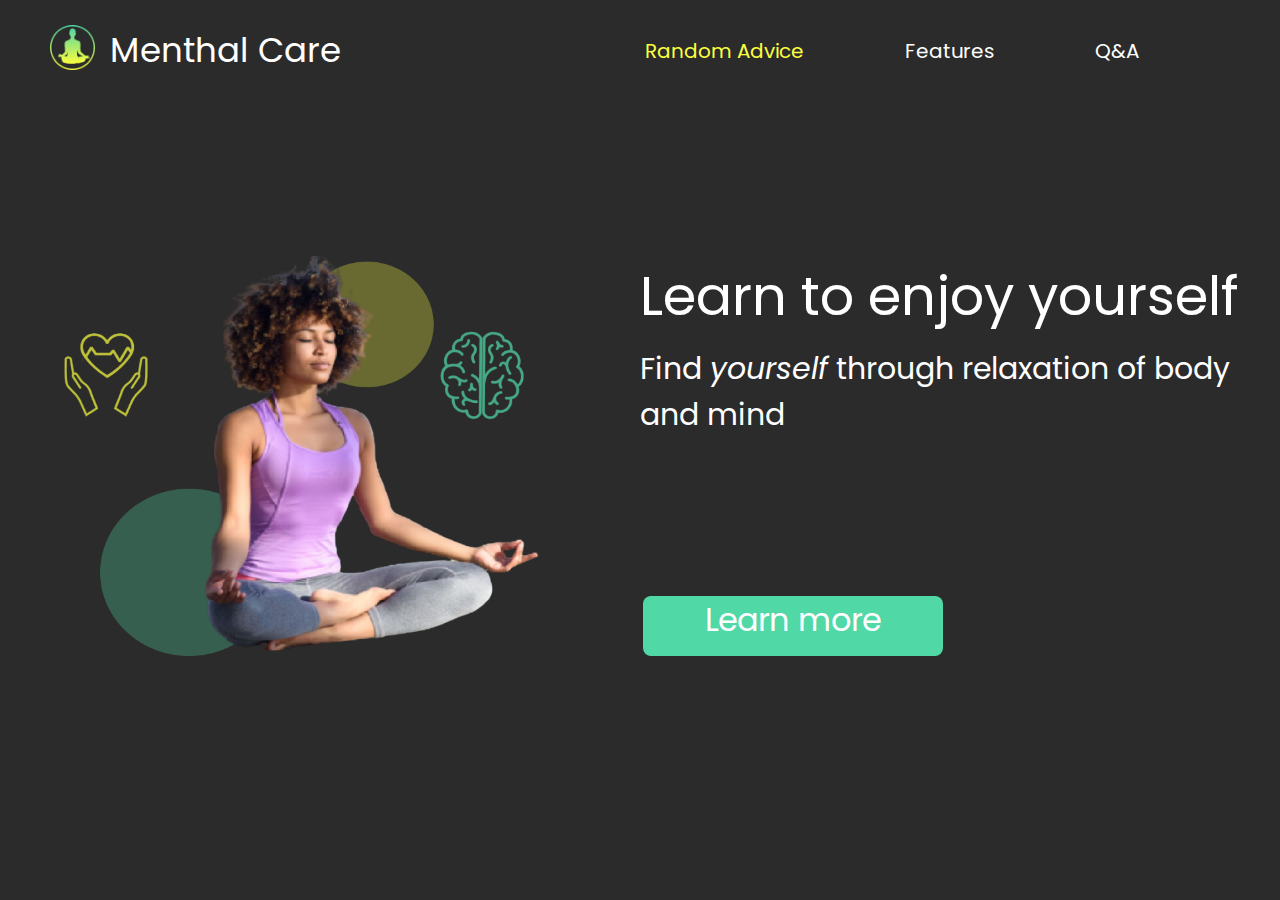
==== public/index.html @ 8960751b "first page completed" ====
<!DOCTYPE html>
<html lang="en">
<head>
    <link rel="shortcut icon" href="assets/images/favicon-32x32.png">
    <link rel="preconnect" href="https://fonts.googleapis.com">
    <link rel="preconnect" href="https://fonts.gstatic.com" crossorigin>
    <link href="https://fonts.googleapis.com/css2?family=Bai+Jamjuree:wght@200&family=Nunito:wght@300&family=Poppins:wght@200&display=swap" rel="stylesheet">
    <link rel="stylesheet" href="assets/css/style.css">
    <meta charset="UTF-8">
    <meta http-equiv="X-UA-Compatible" content="IE=edge">
    <meta name="viewport" content="width=device-width, initial-scale=1.0">
    <title>Menthal Care</title>
</head>
<body>
    <header id="main_h">
        <figure>
            <img src="assets/images/Logo.png" alt="">
            <figcaption>Menthal Care</figcaption>
        </figure>
        <nav>
            <a href="#" id="selected_page">Random Advice</a>
            <a href="#">Features</a>
            <a href="#">Q&A</a>
        </nav>
    </header>

    <section id="main_s">
        <img src="assets/images/hom_img.png" alt="img">
        <div>
            <h1>Learn to enjoy yourself</h1>
            <h3>Find  <em>yourself</em> through relaxation of body and mind</h3>
            <a href="#">Learn more</a>
        </div>
    </section>
</body>
</html>
---- public/assets/css/style.css ----
body{
    background-color: #2B2B2B;
    width: 1200px;
    margin: 0 auto;
}

a{
    text-decoration: none;
}

header#main_h nav a#selected_page{
    color: #FBFF3F;
}

header#main_h{
    margin-top: 25px;
    margin-left: 10px;
    display:grid;
    grid-template-columns: 1fr 1fr;
}

header#main_h figure{
   display: grid;
   grid-template-columns: 45px auto;
   margin: 0;
}

header#main_h figure figcaption{
    font-family: poppins ;
    font-size: 34px;
    font-weight: 400;
    width: 300px;
    margin-left: 15px;
    color: white;
}

header#main_h figure img{
    width: 45px;
    height: 45px;
}

header#main_h nav{
    display: grid;
    grid-template-columns: auto auto auto;
    align-items: center;
}

header#main_h nav a{
    font-family: poppins;
    font-size: 20px;
    font-weight: 400;
    color: white;
}

header#main_h nav a:hover{ 
  color: #FBFF3F;
}

section#main_s{
    margin-top: 180px;
    display: grid;
    grid-template-columns: 1fr 1fr;
}

section#main_s img{
    width:500px ;
    height: 400px; 
}

section#main_s div{
    display: grid;
    grid-template-rows: 90px 250px;
}


section#main_s div h1{
    font-size: 54px;
    font-family: poppins;
    font-weight: 400;
    margin: 0px;
    color: white;
}

section#main_s div h3{
    margin: 0%;
    color: white;
    font-size: 30px;
    font-family: poppins;
    font-style: normal;
    font-weight: normal;
}



section#main_s div a{
    margin-left: 3px;
    color: #ffffff;
    font-size: 32px;
    font-family: poppins;
    border: 1px;
    border-radius: 0%;
    background-color: #50D8A7;
    width: 300px;
    text-align: center;
    border-radius: 8px;
    transition: border-radius 2s;
}

section#main_s div a:hover{
    margin-left: 3px;
    color: #ffffff;
    font-size: 32px;
    font-family: poppins;
    border: 1px;
    border-radius: 24px;
    background-color: #FBFF3F;
    width: 300px;
    text-align: center;
}
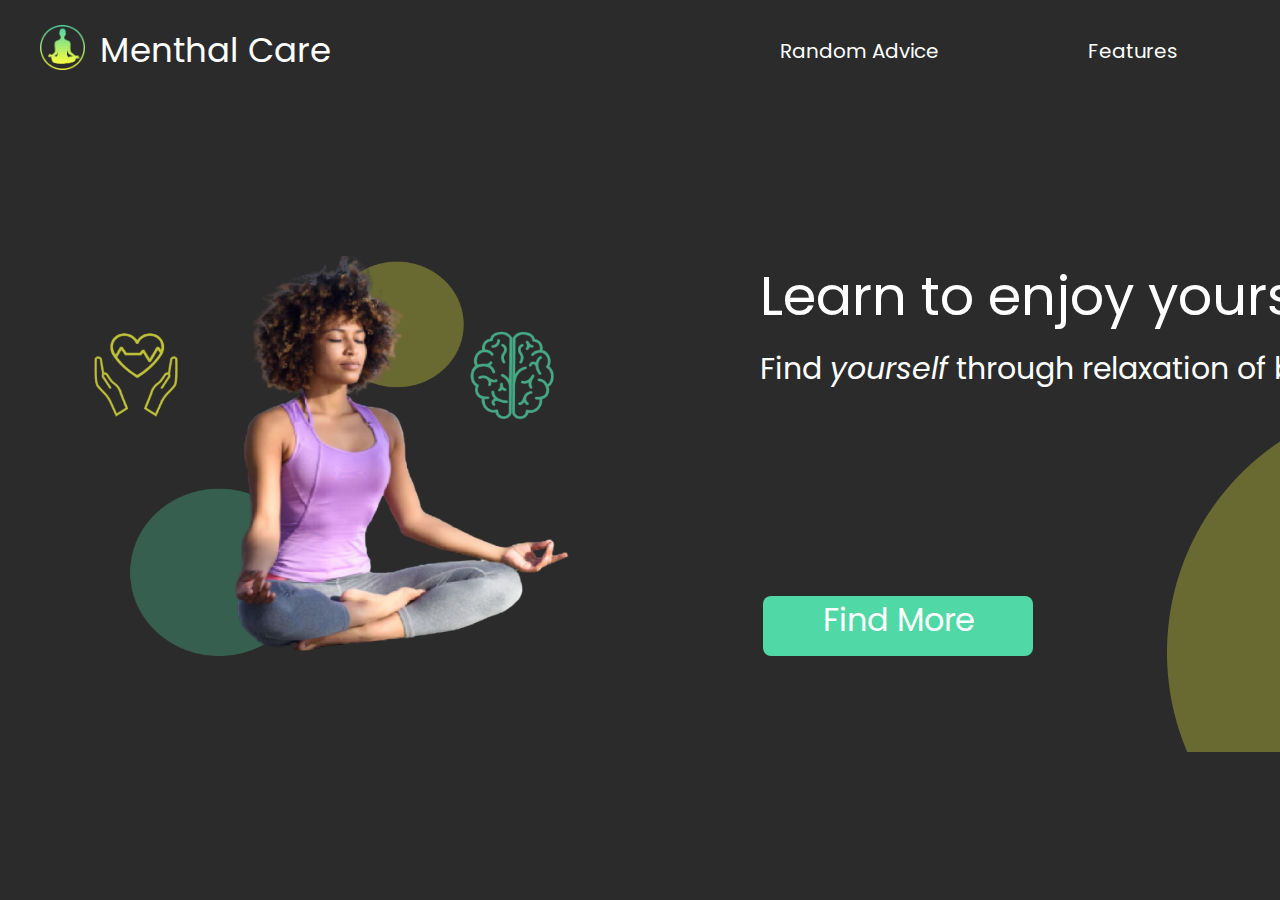
==== commit 52b0eb00: "2 page kinda of" ====
--- a/public/index.html
+++ b/public/index.html
@@ -18,8 +18,8 @@
             <figcaption>Menthal Care</figcaption>
         </figure>
         <nav>
-            <a href="#" id="selected_page">Random Advice</a>
-            <a href="#">Features</a>
+            <a href="#">Random Advice</a>
+            <a href="features_page.html">Features</a>
             <a href="#">Q&A</a>
         </nav>
     </header>
@@ -29,8 +29,9 @@
         <div>
             <h1>Learn to enjoy yourself</h1>
             <h3>Find  <em>yourself</em> through relaxation of body and mind</h3>
-            <a href="#">Learn more</a>
+            <a href="features_page.html">Find More</a>
         </div>
     </section>
+    <img src="assets/images/Yellow_trapez.png" alt="fon img" id="crug1">
 </body>
 </html>
--- a/public/assets/css/style.css
+++ b/public/assets/css/style.css
@@ -1,20 +1,23 @@
 body{
     background-color: #2B2B2B;
-    width: 1200px;
-    margin: 0 auto;
+    width: 1520px;
+    margin:0%;
+    overflow-x: hidden;
 }
 
 a{
     text-decoration: none;
 }
 
+/*First page*/
+
 header#main_h nav a#selected_page{
     color: #FBFF3F;
 }
 
 header#main_h{
     margin-top: 25px;
-    margin-left: 10px;
+    margin-left: 40px;
     display:grid;
     grid-template-columns: 1fr 1fr;
 }
@@ -65,13 +68,13 @@
 section#main_s img{
     width:500px ;
     height: 400px; 
+    margin-left: 70px;
 }
 
 section#main_s div{
     display: grid;
-    grid-template-rows: 90px 250px;
-}
-
+    grid-template-rows: 90px 250px; 
+}
 
 section#main_s div h1{
     font-size: 54px;
@@ -89,8 +92,6 @@
     font-style: normal;
     font-weight: normal;
 }
-
-
 
 section#main_s div a{
     margin-left: 3px;
@@ -100,23 +101,352 @@
     border: 1px;
     border-radius: 0%;
     background-color: #50D8A7;
-    width: 300px;
-    text-align: center;
-    border-radius: 8px;
-    transition: border-radius 2s;
+    width: 270px;
+    text-align: center;
+    border-radius: 8px;
+    transition: border-radius 1.5s;
 }
 
 section#main_s div a:hover{
     margin-left: 3px;
-    color: #ffffff;
+    color: black;
     font-size: 32px;
     font-family: poppins;
     border: 1px;
     border-radius: 24px;
     background-color: #FBFF3F;
+    width: 270px;
+    text-align: center;
+}
+
+body img#crug1{
+    position: absolute;
+    transform: translate(1167px, -257px);
+}
+
+/*Second page*/
+
+body div#features_buttons{
+    display: grid;
+    grid-template-columns: repeat(3, 1fr);
+    grid-template-rows: auto auto;
+    place-items: center;  
+    margin-bottom: 280px;
+}
+
+body div#features_buttons h2#head_txt{
+    grid-column-start: 1;
+    grid-column-end: 4;
+    margin-top: 35px;
+    margin-left: 100px;
+    font-family: poppins;
+    font-size: 44px;
+    font-weight: 400;
+    color: white;
+    justify-self: start;
+}
+
+body div#features_buttons a figure{
+    background-color: #1B1B1B;
+    display: grid;
+    grid-template-rows: 1fr 1fr;
     width: 300px;
-    text-align: center;
-}
-
-
-
+    height: 300px;
+    margin: 0%;
+    border:1px;
+    border-radius: 0px;
+    place-items: center;
+    cursor: pointer;
+    transition: background-color .3s;
+    transition: border-radius .7s;
+}
+
+body div#features_buttons a figure:hover{
+    background-color: white;
+    display: grid;
+    grid-template-rows: 1fr 1fr;
+    width: 300px;
+    height: 300px;
+    border-radius: 25%;
+    place-items: center;
+    cursor: pointer;
+}
+
+body div#features_buttons a figure img{
+    width: 150px;
+    height: 150px;
+    margin-top: 30px;
+}
+
+body div#features_buttons a figure:hover img{
+    width: 150px;
+    height: 150px;
+    margin-top: 30px;
+    filter: invert(100%);
+}
+
+body div#features_buttons a figure figcaption{
+    text-align: center;
+    font-family: poppins;
+    font-size: 30px;
+    font-weight: 700;
+    color: white;
+}
+
+body div#features_buttons a figure:hover figcaption{
+    text-align: center;
+    font-family: poppins;
+    font-size: 30px;
+    font-weight: 700;
+    color: #2B2B2B;
+}
+
+/*Section "what is meditation"*/
+
+body section#section_definition{
+    background-color: #50D8A7;
+    width: 100%;
+}
+
+body section#section_definition div{
+    display: grid;
+    grid-template-columns: 1fr 1fr;
+    grid-template-rows: 1fr 2fr 1fr;
+}
+
+body section#section_definition div h2{
+    grid-column-start: 1;
+    grid-column-end: 3;
+    margin-top: 35px;
+    margin-left: 100px;
+    font-family: poppins;
+    font-size: 44px;
+    font-weight: 400;
+    color: white;
+    justify-self: start;
+}
+
+body section#section_definition div p{
+    margin-left: 100px;
+    font-family: poppins;
+    font-size: 24px;
+    font-weight: 400;
+    color: white;
+    justify-self: start;
+    margin-top: 0%;
+}
+
+body section#section_definition div img{
+    width: 600px;
+    height: 400px;
+    place-self: center;
+}
+
+body section#section_definition div a{
+    color: black;
+    background-color: #FBFF3F;
+    width: 250px;
+    height: 55px;
+    margin-left: 100px;
+    font-size: 32px;
+    font-family: poppins;
+    border: 1px;
+    border-radius: 0%;
+    text-align: center;
+    border-radius: 8px;
+    transition: background-color .4s;
+    transition: color .4s;
+}
+
+body section#section_definition div a:hover{
+    color: white;
+    background-color: #1B1B1B;
+    width: 250px;
+    height: 55px;
+    margin-left: 100px;
+    font-size: 32px;
+    font-family: poppins;
+    border: 20px;
+    text-align: center;
+    border-radius: 8px;
+}
+
+/*Section methods of meditation*/
+
+body section#section_methods{
+    background-color: #FBFF3F;
+}
+
+body section#section_methods div{
+    display: grid;
+    grid-template-columns: 1fr 1fr;
+    grid-template-rows: 1fr repeat(3, 2fr) 1fr;
+    row-gap: 55px;
+}
+
+body section#section_methods h2{
+    grid-column-start: 1;
+    grid-column-end: 3;
+    margin-top: 35px;
+    margin-left: 100px;
+    font-family: poppins;
+    font-size: 44px;
+    font-weight: 400;
+    color: black;
+    justify-self: start;
+}
+
+body section#section_methods p{
+    font-family: poppins;
+    font-size: 24px;
+    font-weight: 400;
+    color: black;
+    justify-self: start;
+    margin-top: 0%;
+}
+
+body section#section_methods p.container-right{
+    font-family: poppins;
+    font-size: 24px;
+    font-weight: 400;
+    color: black;
+    justify-self: start;
+    margin-top: 0%;
+    margin-right: 100px ;
+}
+
+body section#section_methods p.container-left{
+    font-family: poppins;
+    font-size: 24px;
+    font-weight: 400;
+    color: black;
+    justify-self: start;
+    margin-top: 0%;
+    margin-left: 100px ;
+}
+
+body section#section_methods div img.sec2_img{
+    width: 500px;
+    height: 280px;
+    place-self: center;
+}
+
+body section#section_methods div a{
+    grid-column-start: 1;
+    grid-column-end: 3;
+    place-self: center;
+    color: black;
+    background-color: #50D8A7;
+    width: 250px;
+    height: 55px;
+    font-size: 32px;
+    font-family: poppins;
+    border: 1px;
+    text-align: center;
+    border-radius: 8px;
+    transition: background-color .4s;
+    transition: color .4s;
+}
+
+body section#section_methods div a:hover{
+    color: white;
+    background-color: #1B1B1B;
+    width: 250px;
+    height: 55px;
+    font-size: 32px;
+    font-family: poppins;
+    border: 20px;
+    border-radius: 0%;
+    text-align: center;
+    border-radius: 8px;
+}
+
+/*section benefits*/
+body section#section_benefits{
+    width: 100%;
+    background-color: #ffffff;
+}
+
+body section#section_benefits div{
+    display: grid;
+    grid-template-columns: 1fr 1fr 1fr 1fr;
+    grid-template-rows: 150px 1fr 125px;
+    row-gap: 55px;
+}
+
+body section#section_benefits h2{
+    grid-column-start: 1;
+    grid-column-end: 5;
+    margin-top: 35px;
+    margin-left: 100px;
+    font-family: poppins;
+    font-size: 44px;
+    font-weight: 400;
+    color: black;
+    justify-self: start;
+}
+
+body section#section_benefits div figure{
+    display: grid;
+    grid-template-rows: 1fr 160px;
+    row-gap: 29px;
+}
+
+body section#section_benefits div figure img{
+    width : 250px;
+    height: 170px;
+    place-self: center;
+}
+
+body section#section_benefits div figure figcaption{
+    text-align: center;
+    font-family: poppins;
+    font-size: 30px;
+    font-weight: 700;
+    color: black;
+}
+
+body section#section_benefits div a{
+    grid-column-start: 1;
+    grid-column-end: 5;
+    justify-self: end;   
+    margin-right: 100px;
+    color: white;
+    background-color: #1B1B1B;
+    width: 250px;
+    height: 55px;
+    font-size: 32px;
+    font-family: poppins;
+    border: 1px; 
+    text-align: center;
+    border-radius: 8px;
+    transition: background-color .4s;
+    transition: color .4s;
+}
+
+body section#section_benefits div a:hover{
+    grid-column-start: 1;
+    grid-column-end: 5;
+    justify-self: end;
+    margin-right: 100px;
+    color: black;
+    background-color: #50D8A7;
+    width: 250px;
+    height: 55px;
+    font-size: 32px;
+    font-family: poppins;
+    border: 1px;
+    text-align: center;
+    border-radius: 8px; 
+}
+
+#scroll_up{
+    top: 50px;
+    right: 10px;
+    position: fixed;
+    width: 80px;
+    height: 20px;
+    font-size: 26px;
+    font-family: poppins;
+    background-color: #e62739;
+}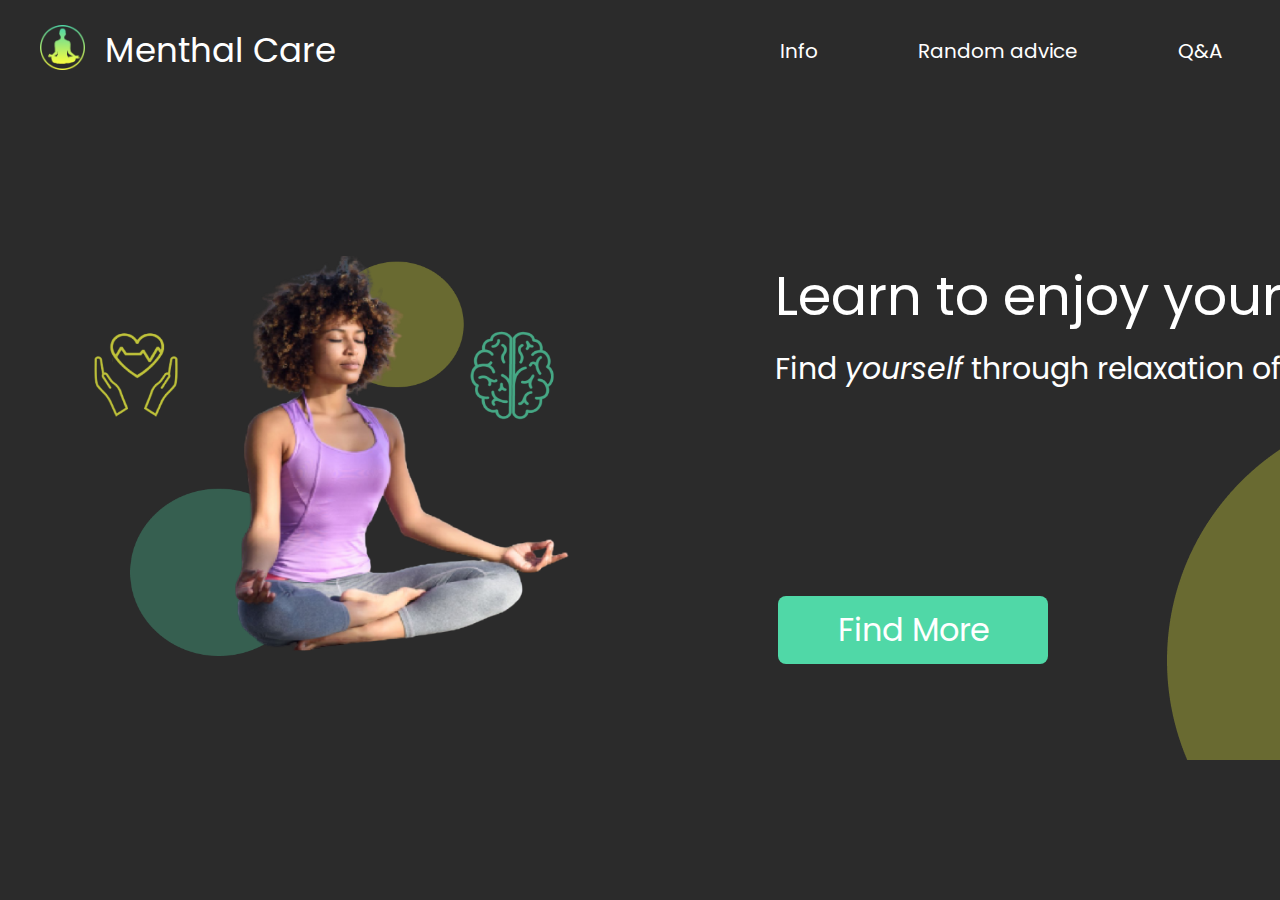
==== commit 6fe3cc89: "firebase link" ====
--- a/public/index.html
+++ b/public/index.html
@@ -13,23 +13,25 @@
 </head>
 <body>
     <header id="main_h">
-        <figure>
-            <img src="assets/images/Logo.png" alt="">
-            <figcaption>Menthal Care</figcaption>
-        </figure>
+        <a href="index.html" class="headerTitle">
+            <figure>
+                <img src="assets/images/Logo.png" alt="img">
+                <figcaption>Menthal Care</figcaption>
+            </figure>
+        </a>
         <nav>
-            <a href="#">Random Advice</a>
-            <a href="features_page.html">Features</a>
-            <a href="#">Q&A</a>
+            <a href="info.html">Info</a>
+            <a href="random-advice.html">Random advice</a>
+            <a href="QA.html">Q&A</a>
+            <a href="AboutUs.html">About Us</a>
         </nav>
     </header>
-
     <section id="main_s">
         <img src="assets/images/hom_img.png" alt="img">
         <div>
             <h1>Learn to enjoy yourself</h1>
-            <h3>Find  <em>yourself</em> through relaxation of body and mind</h3>
-            <a href="features_page.html">Find More</a>
+            <h3>Find <em>yourself</em> through relaxation of body and mind</h3>
+            <a href="info.html">Find More</a>
         </div>
     </section>
     <img src="assets/images/Yellow_trapez.png" alt="fon img" id="crug1">
--- a/public/assets/css/style.css
+++ b/public/assets/css/style.css
@@ -5,8 +5,13 @@
     overflow-x: hidden;
 }
 
+a, div, h1, h2, h3, p{
+    font-family: poppins;
+}
+
 a{
     text-decoration: none;
+    text-align: center;
 }
 
 /*First page*/
@@ -19,44 +24,48 @@
     margin-top: 25px;
     margin-left: 40px;
     display:grid;
-    grid-template-columns: 1fr 1fr;
-}
-
-header#main_h figure{
+    grid-template-columns: repeat(2, 1fr);
+}
+
+header#main_h a figure{
    display: grid;
-   grid-template-columns: 45px auto;
-   margin: 0;
-}
-
-header#main_h figure figcaption{
-    font-family: poppins ;
+   grid-template-columns: 45px 280px;
+   margin: 0%;
+   width: 315px;
+}
+
+header#main_h a figure figcaption{
     font-size: 34px;
     font-weight: 400;
-    width: 300px;
-    margin-left: 15px;
-    color: white;
-}
-
-header#main_h figure img{
+    width: 270px;
+    color: white;
+}
+
+header#main_h a.headerTitle{
+    width: 310px;
+}
+
+header#main_h a figure img{
     width: 45px;
     height: 45px;
 }
 
 header#main_h nav{
     display: grid;
-    grid-template-columns: auto auto auto;
+    grid-template-columns: repeat(4, auto);
     align-items: center;
+    justify-content: start;
+    column-gap: 100px;
 }
 
 header#main_h nav a{
-    font-family: poppins;
     font-size: 20px;
     font-weight: 400;
     color: white;
 }
 
 header#main_h nav a:hover{ 
-  color: #FBFF3F;
+     color: #FBFF3F;
 }
 
 section#main_s{
@@ -66,7 +75,7 @@
 }
 
 section#main_s img{
-    width:500px ;
+    width: 500px;
     height: 400px; 
     margin-left: 70px;
 }
@@ -74,11 +83,11 @@
 section#main_s div{
     display: grid;
     grid-template-rows: 90px 250px; 
+    margin-left: 15px;
 }
 
 section#main_s div h1{
     font-size: 54px;
-    font-family: poppins;
     font-weight: 400;
     margin: 0px;
     color: white;
@@ -88,7 +97,6 @@
     margin: 0%;
     color: white;
     font-size: 30px;
-    font-family: poppins;
     font-style: normal;
     font-weight: normal;
 }
@@ -97,26 +105,18 @@
     margin-left: 3px;
     color: #ffffff;
     font-size: 32px;
-    font-family: poppins;
-    border: 1px;
-    border-radius: 0%;
     background-color: #50D8A7;
     width: 270px;
-    text-align: center;
+    padding-top: 10px;
+    padding-bottom: 10px;
+    height: auto;
     border-radius: 8px;
-    transition: border-radius 1.5s;
 }
 
 section#main_s div a:hover{
-    margin-left: 3px;
-    color: black;
-    font-size: 32px;
-    font-family: poppins;
+    color: black;
     border: 1px;
-    border-radius: 24px;
     background-color: #FBFF3F;
-    width: 270px;
-    text-align: center;
 }
 
 body img#crug1{
@@ -139,7 +139,6 @@
     grid-column-end: 4;
     margin-top: 35px;
     margin-left: 100px;
-    font-family: poppins;
     font-size: 44px;
     font-weight: 400;
     color: white;
@@ -179,25 +178,16 @@
 }
 
 body div#features_buttons a figure:hover img{
-    width: 150px;
-    height: 150px;
-    margin-top: 30px;
     filter: invert(100%);
 }
 
 body div#features_buttons a figure figcaption{
-    text-align: center;
-    font-family: poppins;
     font-size: 30px;
     font-weight: 700;
     color: white;
 }
 
 body div#features_buttons a figure:hover figcaption{
-    text-align: center;
-    font-family: poppins;
-    font-size: 30px;
-    font-weight: 700;
     color: #2B2B2B;
 }
 
@@ -219,7 +209,6 @@
     grid-column-end: 3;
     margin-top: 35px;
     margin-left: 100px;
-    font-family: poppins;
     font-size: 44px;
     font-weight: 400;
     color: white;
@@ -228,7 +217,6 @@
 
 body section#section_definition div p{
     margin-left: 100px;
-    font-family: poppins;
     font-size: 24px;
     font-weight: 400;
     color: white;
@@ -249,26 +237,13 @@
     height: 55px;
     margin-left: 100px;
     font-size: 32px;
-    font-family: poppins;
-    border: 1px;
-    border-radius: 0%;
-    text-align: center;
     border-radius: 8px;
-    transition: background-color .4s;
-    transition: color .4s;
+    transition: all .4s;
 }
 
 body section#section_definition div a:hover{
     color: white;
     background-color: #1B1B1B;
-    width: 250px;
-    height: 55px;
-    margin-left: 100px;
-    font-size: 32px;
-    font-family: poppins;
-    border: 20px;
-    text-align: center;
-    border-radius: 8px;
 }
 
 /*Section methods of meditation*/
@@ -289,7 +264,6 @@
     grid-column-end: 3;
     margin-top: 35px;
     margin-left: 100px;
-    font-family: poppins;
     font-size: 44px;
     font-weight: 400;
     color: black;
@@ -297,7 +271,6 @@
 }
 
 body section#section_methods p{
-    font-family: poppins;
     font-size: 24px;
     font-weight: 400;
     color: black;
@@ -306,7 +279,6 @@
 }
 
 body section#section_methods p.container-right{
-    font-family: poppins;
     font-size: 24px;
     font-weight: 400;
     color: black;
@@ -316,7 +288,6 @@
 }
 
 body section#section_methods p.container-left{
-    font-family: poppins;
     font-size: 24px;
     font-weight: 400;
     color: black;
@@ -340,113 +311,436 @@
     width: 250px;
     height: 55px;
     font-size: 32px;
-    font-family: poppins;
-    border: 1px;
+    border-radius: 8px;
+    transition: all .4s;
+}
+
+body section#section_methods div a:hover{
+    color: white;
+    background-color: #1B1B1B;
+}
+
+/*section benefits*/
+body section#section_benefits{
+    width: 100%;
+    background-color: #ffffff;
+}
+
+body section#section_benefits div{
+    display: grid;
+    grid-template-columns: 1fr 1fr 1fr 1fr;
+    grid-template-rows: 150px 1fr 125px;
+    row-gap: 55px;
+}
+
+body section#section_benefits h2{
+    grid-column-start: 1;
+    grid-column-end: 5;
+    margin-top: 35px;
+    margin-left: 100px;
+    font-size: 44px;
+    font-weight: 400;
+    color: black;
+    justify-self: start;
+}
+
+body section#section_benefits div figure{
+    display: grid;
+    grid-template-rows: 1fr 160px;
+    row-gap: 29px;
+}
+
+body section#section_benefits div figure img{
+    width : 250px;
+    height: 170px;
+    place-self: center;
+}
+
+body section#section_benefits div figure figcaption{
     text-align: center;
-    border-radius: 8px;
-    transition: background-color .4s;
-    transition: color .4s;
-}
-
-body section#section_methods div a:hover{
+    font-size: 30px;
+    font-weight: 700;
+    color: black;
+}
+
+body section#section_benefits div a{
+    grid-column-start: 1;
+    grid-column-end: 5;
+    justify-self: end;   
+    margin-right: 100px;
     color: white;
     background-color: #1B1B1B;
     width: 250px;
     height: 55px;
     font-size: 32px;
-    font-family: poppins;
-    border: 20px;
-    border-radius: 0%;
+    border-radius: 8px;
+    transition: all .4s;
+}
+
+body section#section_benefits div a:hover{
+    color: black;
+    background-color: #50D8A7;
+}
+
+footer{
+    width: 100%;
+    background-color: #2B2B2B;
+}
+
+/*Q&A page*/
+
+section#questionSearch{
+    margin-top: 30px;
+    margin-left: 40px;
+    display: grid;
+    grid-template-columns: 720px 1fr;
+}
+
+section#questionSearch input{
+    height: 35px;
+    border-radius: 10px;
+    background-color: #1B1B1B;
+    color:white;
+    font-size: 20px;
+    border-color: transparent;
+    margin-left: 60px;
+}
+
+section#questionSearch a#yourQuestion{
+    justify-self: flex-end;
+    width: 250px;
+    height: 45px;
+    font-size: 26px;
+    color: black;
+    background-color: #50D8A7;
+    border-radius: 8px;
+    margin-right: 30px;
+    transition: all, .1s;
+}
+
+section#questionSearch a#yourQuestion:hover{
+    background-color: #1B1B1B;
+    color: white;
+}
+
+[type="text"] {
+    padding: 4px;
+    -webkit-box-shadow: 0 0 3px 2px #1B1B1B;
+    -moz-box-shadow: 0 0 3px 2px #1B1B1B;
+    box-shadow: 0 0 3px 2px #1B1B1B;
+    border: 1px solid gray; 
+    transition: all .3s;
+}
+[type="text"]:focus {
+    outline: none; 
+    border: 2px solid;
+    -webkit-box-shadow: 0 0 3px 2px #50D8A7;
+    box-shadow: 0 0 3px 2px #50D8A7;
+    border-color: #50D8A7;
+}
+
+#popularQuestions{
+    display: grid;
+    grid-template-rows: repeat(6, auto);
+}
+
+#popularQuestionTitle{
+    margin-top: 35px;
+    font-size: 44px;
+    font-weight: 400;
+    color: white;
+    justify-self: start;
+}
+
+#popularQuestions{
+    font-size: 24px;
+    margin-left: 100px;
+    margin-right: 30px;
+    margin-bottom: 40px;
+}
+
+#popularQuestions p{
+    margin-left: 15px;
+}
+
+.darkQuestion{
+    background-color: #1B1B1B;
+    cursor: pointer;
+    position: relative;
+    color: white;
+    transition: all .3s;
+}
+
+.darkQuestion:hover{
+    font-size: 26px;
+}
+
+.colorfulQuestion{
+    background: linear-gradient(#50D8A7, #FBFF3F) ;
+    cursor: pointer;
+    position: relative;
+    transition: all .3s;
+}
+
+.colorfulQuestion:hover{
+    font-size: 26px;
+}
+
+/*Random advice page*/
+#randomSection{
+    display: grid;
+    margin: auto;
+    margin-bottom: 250px;
+    margin-top: 100px;
+    width: 70%;
+    place-items: center;
+    border: 3px solid white;
+}
+
+.text-box{
+    margin-top: 20px;
+    margin-bottom: 20px;
+    width: 80%;
+    height: 170px;
+    color: white;
     text-align: center;
+}
+
+.text-box h2{
+    font-size: 32px;
+}
+
+#randomButton{
+    background: linear-gradient(to right,#50D8A7,#9AE97A, #FBFF3F);
+    background-size: 200%;
+    color: black;
+    width: 250px;
+    padding-top: 10px;
+    padding-bottom: 10px;
+    font-size: 28px;
     border-radius: 8px;
-}
-
-/*section benefits*/
-body section#section_benefits{
+    margin-bottom: 30px;
+    margin-top: 20px;
+    text-transform: uppercase;
+    transition: .5s;
+}
+
+#randomButton:hover{
+    background-position-x: 100%;
+}
+
+/*Footer*/
+footer{
+    display: grid;
+    grid-template-columns: 330px 1fr;
+    background-color: #1B1B1B;
+    padding-bottom: 20px;
+}
+
+.innerFooter1{
+    margin-left: 40px;
+    margin-top: 30px;
+}
+
+.innerFooter1 a figure{
+   display: grid;
+   grid-template-columns: 45px 280px;
+   margin: 0%;
+   width: 320px;
+   margin-bottom: 10px;
+}
+
+.innerFooter1 a figure figcaption{
+    font-size: 34px;
+    font-weight: 400;
+    width: 250px;
+    color: white;
+    text-align: end;
+}
+
+.innerFooter1 a figure img{
+    width: 45px;
+    height: 45px;
+}
+
+#underFooterTitle{
+    display: grid;
+    grid-template-columns: auto 15px auto;
+    margin-left: 45px;
+}
+
+#underFooterTitle a{
+    color: white;
+    font-family: Times;
+    font-weight: 50;
+}
+
+#dot{
+    height: 8px;
+    width: 8px;
+    background-color: white;
+    border-radius: 50%;
+    place-self: center;
+}
+
+.innerFooter2{
+    color: white;
+    display: grid;
+    grid-template-rows: auto auto 45px;
+    justify-items: end;
+    margin-right: 30px;
+    margin-top: 25px;
+}
+
+#socialMedia{
+    display: grid;
+    grid-template-columns: repeat(3, auto);
+    column-gap: 15px;
+}
+
+#socialMedia a img{
+    width: 45px;
+    height: auto;
+}
+
+/*About us page*/
+#AboutUsSection{
+    display: grid;
+    grid-template-columns: repeat(3, 1fr);
+    grid-template-rows: repeat(3, 142px);
+    margin-top: 50px;
+    margin-left: 30px;
+    margin-right: 30px;
+    font-size: 40px;
+    color: white;
+    place-items: center;
+    margin-bottom: 205px;
+}
+
+.aboutTxt{
+    width: fit-content;
+    position: relative;
+    animation-name: Element;
+    animation-duration: 2s; 
+}
+
+#firstElementGoal{
+    grid-column-start: 1;
+    grid-column-end: 2;
+    grid-row-start: 1;
+    grid-row-end: 2;
+    
+}
+
+@keyframes Element{
+    0%{font-size: 1px;}
+    100%{font-size: 40px;}
+}
+
+#secondElementGoal{
+    grid-column-start: 2;
+    grid-column-end: 3;
+    grid-row-start: 2;
+    grid-row-end: 3;
+    color: #50D8A7;
+    animation-name: Element2;
+    animation-duration: 4s;
+}
+
+@keyframes Element2{
+    from{
+        color: white;
+        font-size: 1px;
+    }
+    to{
+        color: #50D8A7;
+        font-size: 40px;
+    }
+}
+
+#thirdElementGoal{
+    grid-column-start: 3;
+    grid-column-end: 4;
+    grid-row-start: 3;
+    grid-row-end: 4;
+    color: #FBFF3F;
+    animation-name: Element3;
+    animation-duration: 6s;
+}
+
+@keyframes Element3{
+    from{
+        color: white;
+        font-size: 1px;
+    }
+    to{
+        color: #FBFF3F;
+        font-size: 40px;
+    }
+}
+
+#whyUs{
+    background-image: url("../images/background-img.png");
+    background-size: 100%;
+    background-repeat: no-repeat;
     width: 100%;
-    background-color: #ffffff;
-}
-
-body section#section_benefits div{
-    display: grid;
-    grid-template-columns: 1fr 1fr 1fr 1fr;
-    grid-template-rows: 150px 1fr 125px;
-    row-gap: 55px;
-}
-
-body section#section_benefits h2{
-    grid-column-start: 1;
-    grid-column-end: 5;
-    margin-top: 35px;
-    margin-left: 100px;
-    font-family: poppins;
+    padding-bottom: 200px;
+}
+
+#gridAboutUs{
+    display: grid;
+    grid-template-rows: repeat(3, auto);
+    grid-template-columns: repeat(2, 1fr);
+    margin-left: 30px;
+    margin-right: 30px;
+    margin-top: 40px;
+    row-gap: 30px;
+}
+
+#line{
+    height: 3px;
+    background-color: white;
+    grid-column-start: 1;
+    grid-column-end: 3;
+    grid-row-start: 2;
+    grid-row-end: 3;
+}
+
+#whyListZone{
+    background-color: rgba(27, 27, 27, 0.7);
+    border: 3px solid white;
+    color: white;
+    width: fit-content;
+    height: fit-content;
+    padding-right: 30px;
+    margin-left: 100px;
+    font-size: 28px;
+    grid-column-start: 1;
+    grid-column-end: 2;
+    grid-row-start: 3;
+    grid-row-end: 4;
+    justify-self: start;
+    align-self: center;
+}
+
+#gridAboutUs h2{
+    margin-left: 100px;
+    margin-top: 50px;
     font-size: 44px;
     font-weight: 400;
-    color: black;
-    justify-self: start;
-}
-
-body section#section_benefits div figure{
-    display: grid;
-    grid-template-rows: 1fr 160px;
-    row-gap: 29px;
-}
-
-body section#section_benefits div figure img{
-    width : 250px;
-    height: 170px;
+    color: white;
+}
+
+#gridAboutUs img{
+    grid-column-start: 2;
+    grid-column-end: 3;
+    grid-row-start: 3;
+    grid-row-end: 4;
+    width: 500px;
+    height: auto;
     place-self: center;
 }
 
-body section#section_benefits div figure figcaption{
-    text-align: center;
-    font-family: poppins;
-    font-size: 30px;
-    font-weight: 700;
-    color: black;
-}
-
-body section#section_benefits div a{
-    grid-column-start: 1;
-    grid-column-end: 5;
-    justify-self: end;   
-    margin-right: 100px;
-    color: white;
-    background-color: #1B1B1B;
-    width: 250px;
-    height: 55px;
-    font-size: 32px;
-    font-family: poppins;
-    border: 1px; 
-    text-align: center;
-    border-radius: 8px;
-    transition: background-color .4s;
-    transition: color .4s;
-}
-
-body section#section_benefits div a:hover{
-    grid-column-start: 1;
-    grid-column-end: 5;
-    justify-self: end;
-    margin-right: 100px;
-    color: black;
-    background-color: #50D8A7;
-    width: 250px;
-    height: 55px;
-    font-size: 32px;
-    font-family: poppins;
-    border: 1px;
-    text-align: center;
-    border-radius: 8px; 
-}
-
-#scroll_up{
-    top: 50px;
-    right: 10px;
-    position: fixed;
-    width: 80px;
-    height: 20px;
-    font-size: 26px;
-    font-family: poppins;
-    background-color: #e62739;
+.mt50{
+    margin-top: 50px;
 }